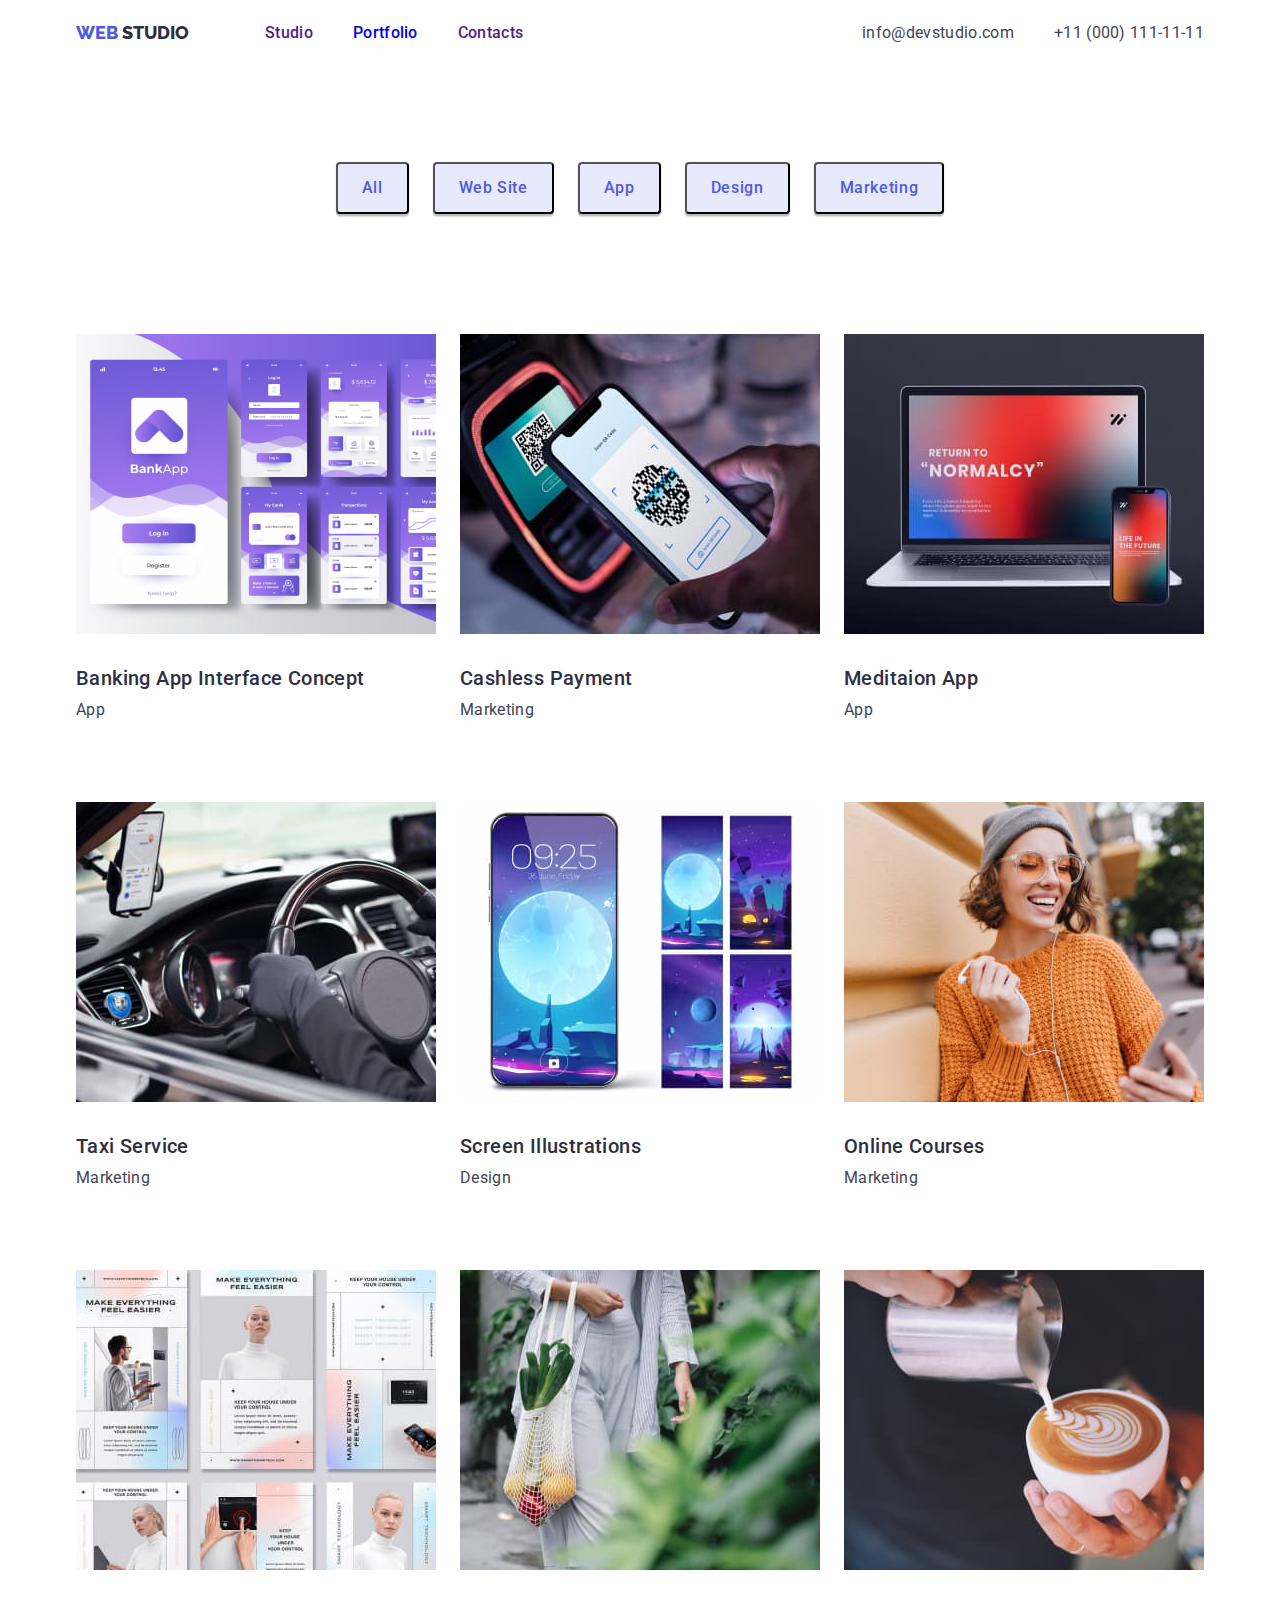
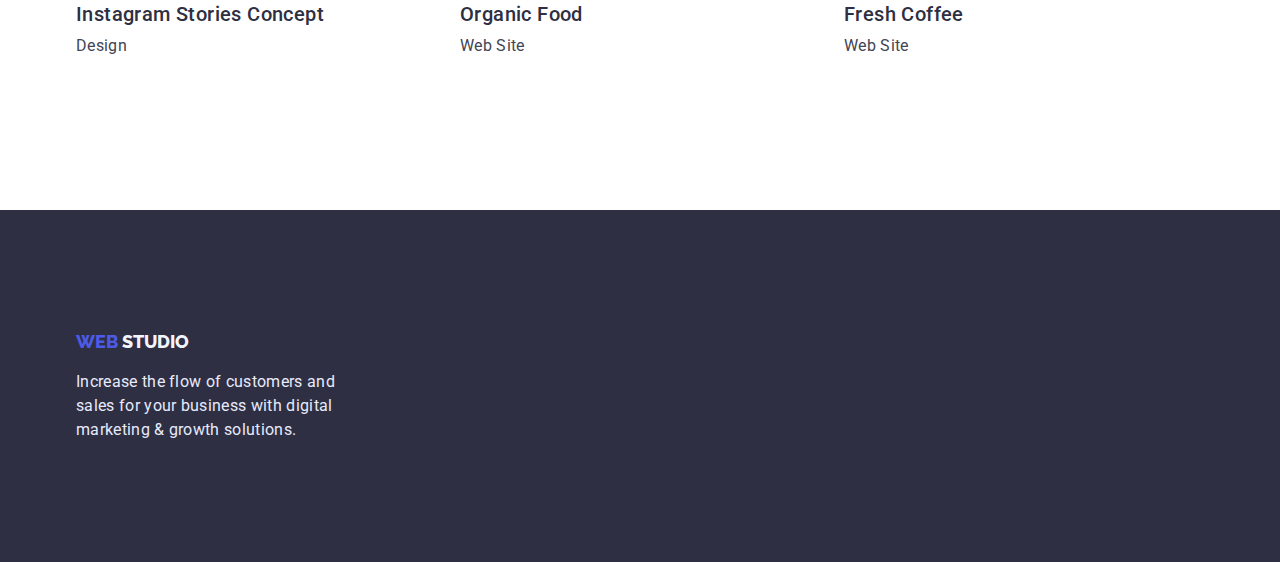
==== portfolio.html @ 08090850 "new-copy" ====
<!DOCTYPE html>
<html lang="en">

<head>
    <meta charset="UTF-8">
    <meta http-equiv="X-UA-Compatible" content="IE=edge">
    <meta name="viewport" content="width=device-width, initial-scale=1.0">
    <title>Portfolio</title>
    <link rel="preconnect" href="https://fonts.googleapis.com" />
    <link rel="preconnect" href="https://fonts.gstatic.com" crossorigin />
    <link href="https://fonts.googleapis.com/css2?family=Montserrat:wght@400;700&family=Raleway:wght@800&display=swap"
        rel="stylesheet" />
    <link rel="preconnect" href="https://fonts.googleapis.com" />
    <link rel="preconnect" href="https://fonts.gstatic.com" crossorigin />
    <link
        href="https://fonts.googleapis.com/css2?family=Montserrat:wght@400;700&family=Roboto:wght@400;500;700&display=swap"
        rel="stylesheet" />
    <link rel="stylesheet"
        href="https://cdnjs.cloudflare.com/ajax/libs/modern-normalize/1.1.0/modern-normalize.min.css">
    <link rel="stylesheet" href="./css/styles.css" />
</head>

<body>
    <!-- Header -->
    <header class="header">
        <div class="container header-container">
            <nav class="header-navigation">
                <!-- logo -->
                <a class="logo" href="./index.html">
                    <span class="logo-color-main">web</span>
                    <span class="logo-color-secondary"> studio</span>
                </a>
                <!-- navigation menu -->
                <ul class="header-nav-list">
                    <li class="header-list">
                        <a class="header-navigation-item" href="">Studio</a>
                    </li>
                    <li class="header-list">
                        <a class="header-navigation-item" href="./portfolio.html">Portfolio</a>
                    </li>
                    <li class="header-list">
                        <a class="header-navigation-item" href="">Contacts</a>
                    </li>
                </ul>
            </nav>

            <!-- Contacts -->
            <address class="address">
                <ul class="address-list">
                    <li class="address-list-item">
                        <a class="address-item" href="mailto:info@devstudio.com">info@devstudio.com</a>
                    </li>
                    <li class="address-list-item">
                        <a class="address-item" href="tel:+110001111111">+11 (000) 111-11-11
                        </a>
                    </li>
                </ul>
            </address>
        </div>
    </header>
    <!-- Buttons -->
    <section class="buttons">
        <ul class="button-list ">
            <li class="button-list-item"><button class="buttons-item" type="button">All</button></li>
            <li class="button-list-item"><button class="buttons-item" type="button">Web Site</button></li>
            <li class="button-list-item"><button class="buttons-item" type="button">App</button></li>
            <li class="button-list-item"><button class="buttons-item" type="button">Design</button></li>
            <li class="button-list-item"><button class="buttons-item" type="button">Marketing</button></li>
        </ul>
    </section>
    <!-- Work-examples-gallery -->
    <section class="gallery ">
        <div class="container">
            <ul class="gallery-list">
                <li class="gallery-list-item"><img width="360" src="./pictures/gallery/img.jpg" alt="gallery picture">
                    <h3 class="gallery-header">Banking App Interface Concept</h3>
                    <p class="gallery-text">App</p>
                </li>
                <li class="gallery-list-item"><img width="360" src="./pictures/gallery/img2.jpg" alt="gallery picture">
                    <h3 class="gallery-header">Cashless Payment</h3>
                    <p class="gallery-text">Marketing</p>
                </li>
                <li class="gallery-list-item"><img width="360" src="./pictures/gallery/img3.jpg" alt="gallery picture">
                    <h3 class="gallery-header">Meditaion App</h3>
                    <p class="gallery-text">App</p>
                </li>
                <li class="gallery-list-item"><img width="360" src="./pictures/gallery/img4.jpg" alt="gallery picture">
                    <h3 class="gallery-header">Taxi Service</h3>
                    <p class="gallery-text">Marketing</p>
                </li>
                <li class="gallery-list-item"><img width="360" src="./pictures/gallery/img5.jpg" alt="gallery picture">
                    <h3 class="gallery-header">Screen Illustrations</h3>
                    <p class="gallery-text">Design</p>
                </li>
                <li class="gallery-list-item"><img width="360" src="./pictures/gallery/img6.jpg" alt="gallery picture">
                    <h3 class="gallery-header">Online Courses</h3>
                    <p class="gallery-text">Marketing</p>
                </li>
                <li class="gallery-list-item"><img width="360" src="./pictures/gallery/img7.jpg" alt="gallery picture">
                    <h3 class="gallery-header">Instagram Stories Concept</h3>
                    <p class="gallery-text">Design</p>
                </li>
                <li class="gallery-list-item"><img width="360" src="./pictures/gallery/img8.jpg" alt="gallery picture">
                    <h3 class="gallery-header">Organic Food</h3>
                    <p class="gallery-text">Web Site</p>
                </li>
                <li class="gallery-list-item"><img width="360" src="./pictures/gallery/img9.jpg" alt="gallery picture">
                    <h3 class="gallery-header">Fresh Coffee</h3>
                    <p class="gallery-text">Web Site</p>
                </li>
            </ul>

        </div>

    </section>
    <!-- footer -->
    <footer class="footer section">
        <!-- logo -->
        <div class="container">
            <a class="logo" href="./index.html">
                <span class="logo-color-main">web</span>
                <span class="logo-color-secondary-footer"> studio</span>
            </a>
            <p class="footer-text">
                Increase the flow of customers and sales for your business with digital
                marketing & growth solutions.
            </p>
        </div>

    </footer>

</body>

</html>
---- css/styles.css ----
:root {
  --main-clr: #ffffff; /*WHITE*/
  --text-clr: #434455; /*SLATE*/
  --sec-clr: #2e2f42; /*NAVI*/
  --third-clr: #f4f4fd; /*CLOUD*/
  --logo-main-clr: #4d5ae5; /*IRIS*/
  --footer-txt-clr: #e7e9fc; /*CORN*/
  --hover-nav-clr: #404bbf; /*OCEAN*/
}

body {
  font-family: "roboto", sans-serif;
  background-color: var(--main-clr);
  color: var(--text-clr);
}
h1,
h2,
h3,
h4,
p {
  margin-top: 0;
  margin-bottom: 0;
}
img {
  display: block;
}
button {
  cursor: pointer;
}

ul,
ol {
  list-style: none;
  padding-left: 0;
  margin-top: 0;
  margin-bottom: 0;
}
a {
  text-decoration: none;
}
.section {
  padding-top: 120px;
  padding-bottom: 120px;
}

.container {
  width: 1158px;
  margin-left: auto;
  margin-right: auto;
  padding-right: 15px;
  padding-left: 15px;
}

/* =============HEADER================ */
.header-container {
  display: flex;
  align-items: center;
}
.header {
  padding-top: 21px;
  padding-bottom: 21px;
}
.header-navigation {
  display: flex;
  align-items: center;
}
.header-nav-list {
  display: flex;
  align-items: center;
}

.header-navigation-item {
  font-weight: 500;
  font-size: 16px;
  line-height: calc(24 / 16);
  letter-spacing: 0.02em;
}
.header-navigation-item:is(:hover, :focus) {
  color: var(--hover-nav-clr);
}
.header-navigation-item {
}

.header-list:not(:last-child) {
  margin-right: 40px;
}

/* -----contacts------ */
.address {
  margin-left: auto;
}
.address-list {
  display: flex;
}
.address-list-item:not(:last-child) {
  margin-right: 40px;
}
.address-item {
  color: var(--text-clr);
  font-style: normal;
  font-weight: 400;
  font-size: 16px;
  line-height: 1.5;
  letter-spacing: 0.02em;
}

.address-item:is(:hover, :focus) {
  color: var(--hover-nav-clr);
}
/* -----LOGO------ */

.logo {
  font-family: "Raleway", sans-serif;
  font-style: normal;
  font-weight: 800;
  font-size: 18px;
  line-height: 24px;
  text-transform: uppercase;
  margin-right: 76px;
}
.logo-color-main {
  color: var(--logo-main-clr);
}
.logo-color-secondary {
  color: var(--sec-clr);
}
/* =============HERO================ */
.hero {
  background-image: linear-gradient(
      rgba(46, 47, 66, 0.7),
      rgba(46, 47, 66, 0.7)
    ),
    url(../pictures/hero_background.jpg);
  background-position: center;
  background-size: 1440px;
  background-repeat: no-repeat;

  background-color: var(--sec-clr);
  padding-top: 188px;
  padding-bottom: 188px;
}
.hero-header {
  color: var(--main-clr);
  font-size: 56px;
  line-height: calc(60 / 56);
  letter-spacing: 0.02em;
  width: 496px;
  height: 120px;
  text-align: center;
  margin-left: auto;
  margin-right: auto;
}
.hero-btn {
  font-family: "roboto", sans-serif;
  font-style: normal;
  font-weight: 500;
  font-size: 16px;
  line-height: calc(24 / 16);
  letter-spacing: 0.04em;
  background-color: var(--logo-main-clr);
  color: var(--main-clr);
  padding-top: 16px;
  padding-bottom: 16px;
  padding-left: 32px;
  padding-right: 32px;

  display: block;
  margin-top: 48px;
  margin-left: auto;
  margin-right: auto;
}
.hero-btn:is(:hover, :focus) {
  background-color: var(--hover-nav-clr);
}

.features {
  background-color: var(--main-clr);
}
.features-list {
  display: flex;
}
.features-list-item:not(:last-child) {
  margin-right: 24px;
}
.features-list-header {
  font-size: 20px;
  line-height: 1.2;
  letter-spacing: 0.02em;
  font-weight: 500;
  color: var(--sec-clr);
}
.features-list-text {
  font-size: 16px;
  line-height: 1.5;
  letter-spacing: 0.02em;
}
/* =============What we are doing================ */
.company-descr {
  padding-bottom: 116px;
}
.company-descr-header {
  text-transform: capitalize;
  font-size: 36px;
  line-height: 1.11;
  letter-spacing: 0.02em;
  color: var(--sec-clr);
  text-align: center;
}
.company-descr-list {
  display: flex;
  margin-top: 72px;
}
.company-descr-list-item:not(:last-child) {
  margin-right: 24px;
}

/* =============employees list================ */
.our-team {
  background-color: var(--third-clr);
}
.our-team-header {
  text-transform: capitalize;
  font-size: 36px;
  line-height: 1.11;
  letter-spacing: 0.02em;
  color: var(--sec-clr);
  text-align: center;
}
.our-team-list {
  display: flex;
  margin-top: 72px;
}
.our-team-list-item {
  background-color: var(--main-clr);
}
.our-team-list-item:not(:last-child) {
  margin-right: 24px;
}

.our-team-member {
  font-weight: 500;
  font-size: 20px;
  line-height: 1.2;
  letter-spacing: 0.02em;
  color: var(--sec-clr);
  text-align: center;
  margin-top: 32px;
}
.our-team-member-position {
  font-size: 16px;
  line-height: 1.5;
  letter-spacing: 0.02em;
  text-align: center;
  margin-top: 8px;
  margin-bottom: 32px;
}
/* =============footer================ */
.footer {
  background-color: var(--sec-clr);
}
.footer-text {
  font-size: 16px;
  line-height: 1.5;
  letter-spacing: 0.02em;
  color: var(--footer-txt-clr);
  width: 264px;
  margin-top: 16px;
}
.logo-color-secondary-footer {
  color: var(--third-clr);
}
/* ==========GALLERY================ */
.gallery {
}
.gallery-list {
  display: flex;
  flex-wrap: wrap;
  margin-top: 72px;
  margin-bottom: 120px;
}
.gallery-list-item {
  margin-right: 24px;
  margin-top: 48px;
}
.gallery-list-item:nth-child(3n + 3) {
  margin-right: 0;
}

.gallery-header {
  color: var(--sec-clr);
  font-weight: 500;
  font-size: 20px;
  line-height: 1.2;
  letter-spacing: 0.02em;
  margin-top: 32px;
}
.gallery-text {
  font-size: 16px;
  line-height: 1.5;
  letter-spacing: 0.02em;
  margin-top: 8px;
  padding-bottom: 32px;
}
/* ==========BUTTONS================ */
.buttons {
}

.button-list-item:not(:last-child) {
  margin-right: 24px;
}

.buttons-item {
  font-family: "roboto", sans-serif;
  font-weight: 500;
  font-size: 16px;
  line-height: 1.5;
  letter-spacing: 0.04em;
  background-color: var(--footer-txt-clr);
  color: var(--logo-main-clr);
  box-shadow: 0px 3px 1px rgba(0, 0, 0, 0.1), 0px 2px 1px rgba(0, 0, 0, 0.08),
    0px 2px 2px rgba(0, 0, 0, 0.12);
  border-radius: 4px;
  padding-top: 12px;
  padding-bottom: 12px;
  padding-left: 24px;
  padding-right: 24px;
}
.button-list {
  display: flex;
  justify-content: center;
  margin-top: 96px;
}
.buttons-item:is(:hover, :focus) {
  background-color: var(--hover-nav-clr);
  color: var(--main-clr);
}
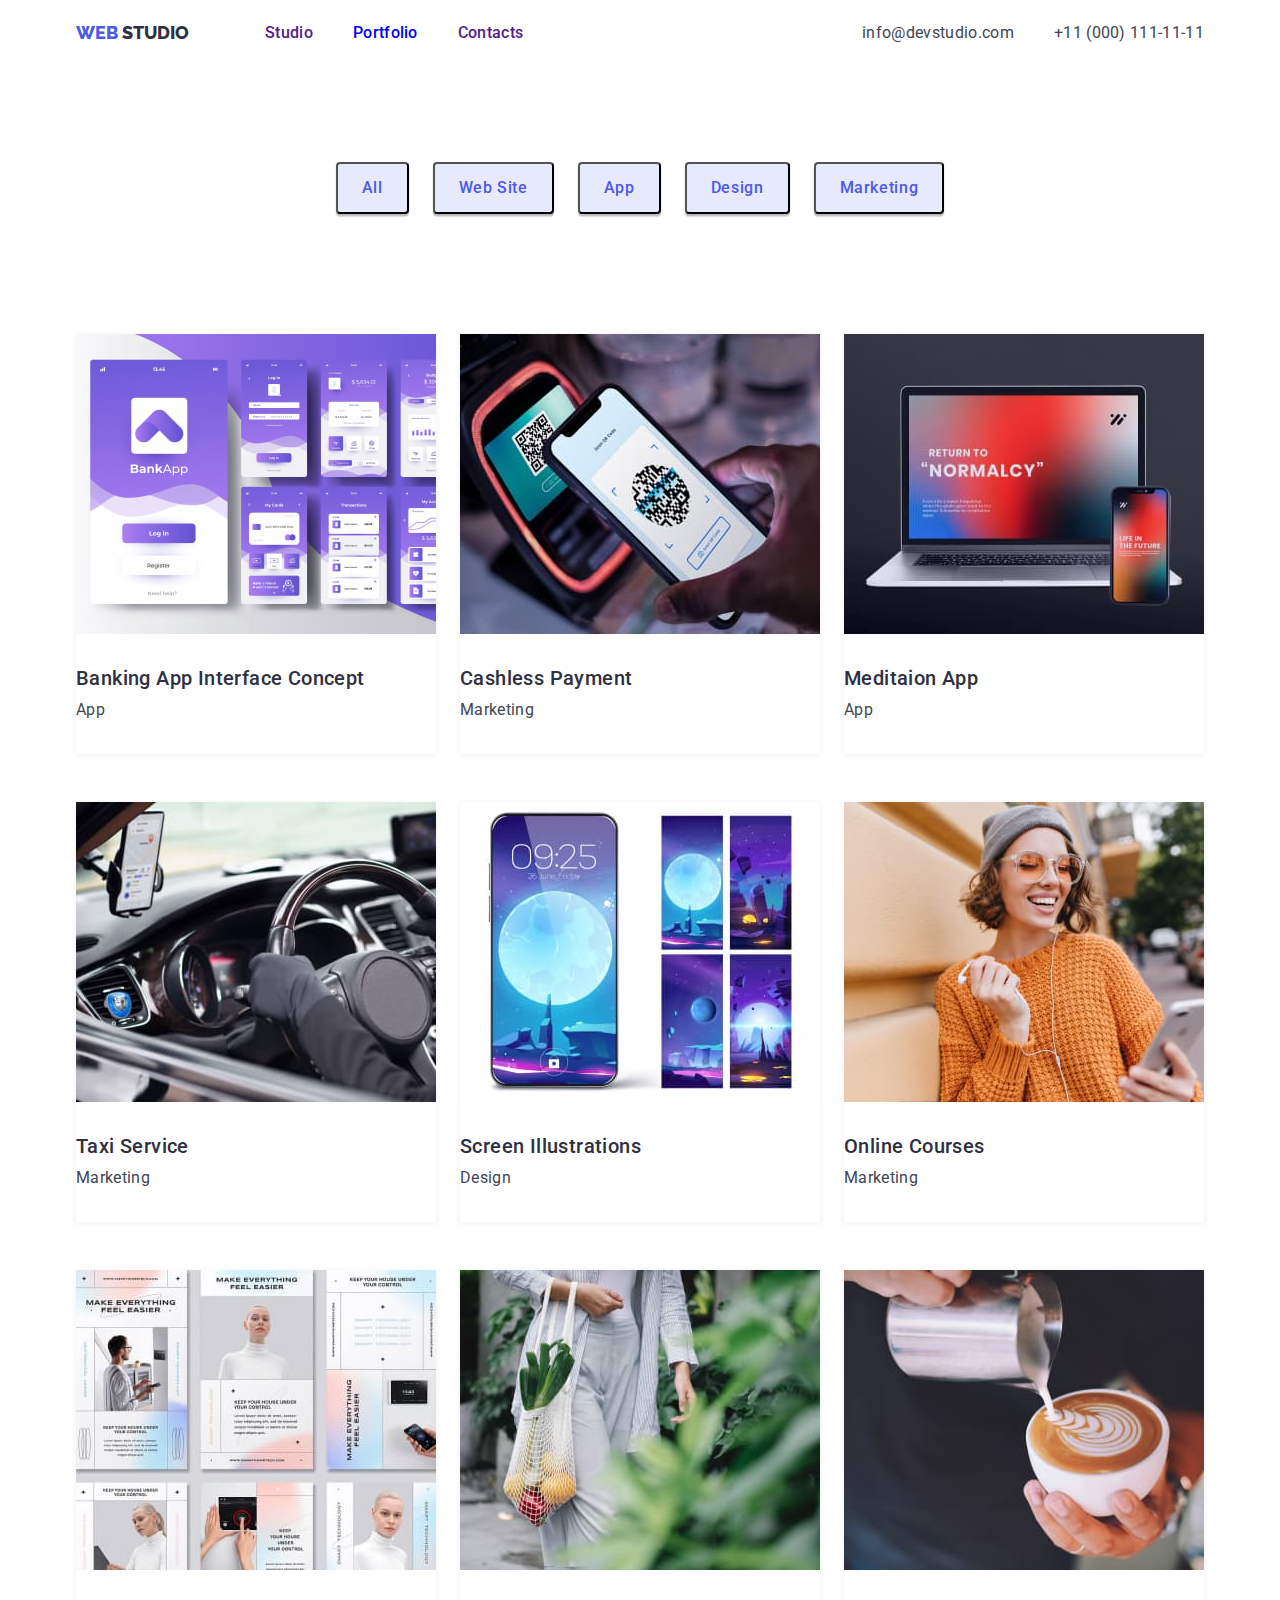
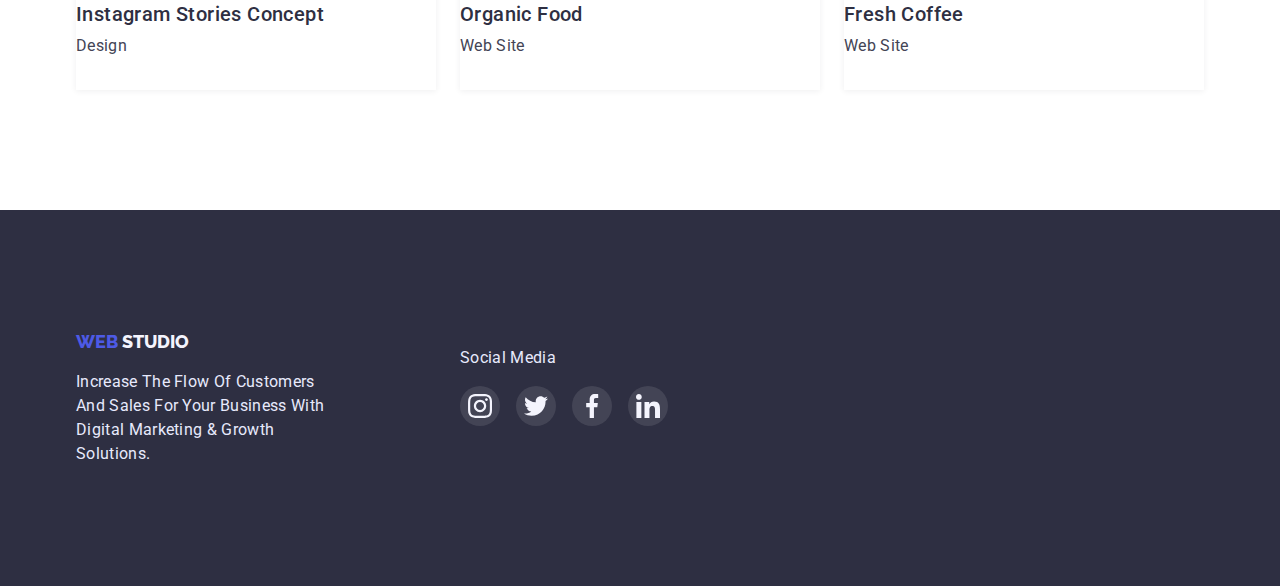
==== commit 781daf0e: "Done" ====
--- a/portfolio.html
+++ b/portfolio.html
@@ -116,16 +116,57 @@
     <!-- footer -->
     <footer class="footer section">
         <!-- logo -->
-        <div class="container">
-            <a class="logo" href="./index.html">
-                <span class="logo-color-main">web</span>
-                <span class="logo-color-secondary-footer"> studio</span>
-            </a>
-            <p class="footer-text">
-                Increase the flow of customers and sales for your business with digital
-                marketing & growth solutions.
-            </p>
+        <div class="footer-flexbox container">
+            <div>
+                <a class="logo" href="./index.html">
+                    <span class="logo-color-main">web</span>
+                    <span class="logo-color-secondary-footer"> studio</span>
+                </a>
+                <p class="footer-text">
+                    Increase the flow of customers and sales for your business with
+                    digital marketing & growth solutions.
+                </p>
+            </div>
+
+            <div class="footer-socialmedia-box">
+                <p class="footer-text">social media</p>
+                <ul class="footer-socialmedia-list">
+                    <li class="footer-list-item">
+                        <a class="footer-list-link" href="">
+                            <svg class="footer-svgbox">
+                                <use href="./pictures/sprite.svg#icon-instagram"></use>
+                            </svg>
+                        </a>
+
+                    </li>
+                    <li class="footer-list-item">
+                        <a class="footer-list-link" href="">
+                            <svg class="footer-svgbox">
+                                <use href="./pictures/sprite.svg#icon-twitter"></use>
+                            </svg>
+                        </a>
+
+                    </li>
+                    <li class="footer-list-item">
+                        <a class="footer-list-link" href="">
+                            <svg class="footer-svgbox">
+                                <use href="./pictures/sprite.svg#icon-facebook"></use>
+                            </svg>
+                        </a>
+
+                    </li>
+                    <li class="footer-list-item">
+                        <a class="footer-list-link" href="">
+                            <svg class="footer-svgbox">
+                                <use href="./pictures/sprite.svg#icon-linkedin"></use>
+                            </svg>
+                        </a>
+
+                    </li>
+                </ul>
+            </div>
         </div>
+
 
     </footer>
 
--- a/css/styles.css
+++ b/css/styles.css
@@ -182,17 +182,37 @@
 .features-list-item:not(:last-child) {
   margin-right: 24px;
 }
+.features-iconbox {
+  display: flex;
+  justify-content: center;
+  align-items: center;
+  width: 264px;
+  height: 112px;
+  background-color: #f4f4fd;
+  border-radius: 4px;
+}
+.features-list-item-svgbox {
+  width: 64px;
+  height: 64px;
+  /* margin-left: 100px;
+  margin-right: 100px;
+  margin-top: 24px;
+  margin-bottom: 24px; */
+}
+
 .features-list-header {
   font-size: 20px;
   line-height: 1.2;
   letter-spacing: 0.02em;
   font-weight: 500;
   color: var(--sec-clr);
+  margin-top: 8px;
 }
 .features-list-text {
   font-size: 16px;
   line-height: 1.5;
   letter-spacing: 0.02em;
+  margin-top: 8px;
 }
 /* =============What we are doing================ */
 .company-descr {
@@ -232,6 +252,9 @@
 }
 .our-team-list-item {
   background-color: var(--main-clr);
+  box-shadow: 0px 1px 6px rgba(46, 47, 66, 0.08),
+    0px 1px 1px rgba(46, 47, 66, 0.16), 0px 2px 1px rgba(46, 47, 66, 0.08);
+  border-radius: 0px 0px 4px 4px;
 }
 .our-team-list-item:not(:last-child) {
   margin-right: 24px;
@@ -252,11 +275,91 @@
   letter-spacing: 0.02em;
   text-align: center;
   margin-top: 8px;
+  /* margin-bottom: 32px; */
+}
+.our-team-socialnetworks-list {
+  display: flex;
+  justify-content: center;
+  gap: 24px;
+  margin-top: 8px;
   margin-bottom: 32px;
 }
+.our-team-socialnetworks-list-item {
+  display: flex;
+}
+.our-team-link {
+  display: flex;
+  width: 40px;
+  height: 40px;
+  justify-content: center;
+  align-items: center;
+  background-color: var(--logo-main-clr);
+  border-radius: 50%;
+}
+.our-team-link:hover {
+  background-color: var(--hover-nav-clr);
+}
+.our-team-svgbox {
+  width: 16px;
+  height: 16px;
+}
+
+/* Section_5 Customers */
+.customers {
+}
+.customers-header {
+  font-family: "Roboto";
+  font-style: normal;
+  font-weight: 700;
+  font-size: 36px;
+  line-height: 1.11;
+
+  /* identical to box height, or 111% */
+  text-align: center;
+  letter-spacing: 0.02em;
+  text-transform: capitalize;
+
+  color: var(--sec-clr);
+  margin-bottom: 72px;
+}
+/* icon-list */
+.customers-list {
+  display: flex;
+  gap: 24px;
+}
+.customers-list-item {
+}
+.customers-list-link {
+  display: flex;
+  width: 168px;
+  height: 88px;
+  border: 1px solid #8e8f99;
+  border-radius: 4px;
+  justify-content: center;
+  align-items: center;
+}
+.customers-list-link:is(:hover, :focus) {
+  border: 1px solid var(--hover-nav-clr);
+}
+.customers-svgbox {
+  width: 41px;
+  height: 47px;
+  fill: #8e8f99;
+}
+.customers-svgbox:hover {
+  fill: var(--hover-nav-clr);
+}
+
 /* =============footer================ */
+.footer-flexbox {
+  display: flex;
+}
 .footer {
   background-color: var(--sec-clr);
+  display: flex;
+}
+.footer-socialmedia-box {
+  margin-left: 120px;
 }
 .footer-text {
   font-size: 16px;
@@ -265,9 +368,47 @@
   color: var(--footer-txt-clr);
   width: 264px;
   margin-top: 16px;
+  text-transform: capitalize;
 }
 .logo-color-secondary-footer {
   color: var(--third-clr);
+}
+.social-media-text {
+  font-family: "Roboto";
+  font-style: normal;
+  font-weight: 500;
+  font-size: 16px;
+  line-height: 1.5;
+
+  /* identical to box height, or 150% */
+  letter-spacing: 0.02em;
+
+  color: #ffffff;
+  text-transform: capitalize;
+}
+/* footer-list */
+.footer-svgbox {
+  width: 24px;
+  height: 24px;
+}
+.footer-list-link {
+  display: flex;
+  width: 40px;
+  height: 40px;
+  background: rgba(255, 255, 255, 0.1);
+  border-radius: 50%;
+  justify-content: center;
+  align-items: center;
+}
+.footer-list-link:hover {
+  background: #31d0aa;
+}
+.footer-list-item {
+}
+.footer-socialmedia-list {
+  display: flex;
+  gap: 16px;
+  margin-top: 16px;
 }
 /* ==========GALLERY================ */
 .gallery {
@@ -281,6 +422,11 @@
 .gallery-list-item {
   margin-right: 24px;
   margin-top: 48px;
+  box-shadow: 0px 1px 6px rgba(46, 47, 66, 0.08);
+}
+.gallery-list-item:hover {
+  box-shadow: 0px 1px 6px rgba(46, 47, 66, 0.08),
+    0px 1px 1px rgba(46, 47, 66, 0.16), 0px 2px 1px rgba(46, 47, 66, 0.08);
 }
 .gallery-list-item:nth-child(3n + 3) {
   margin-right: 0;
